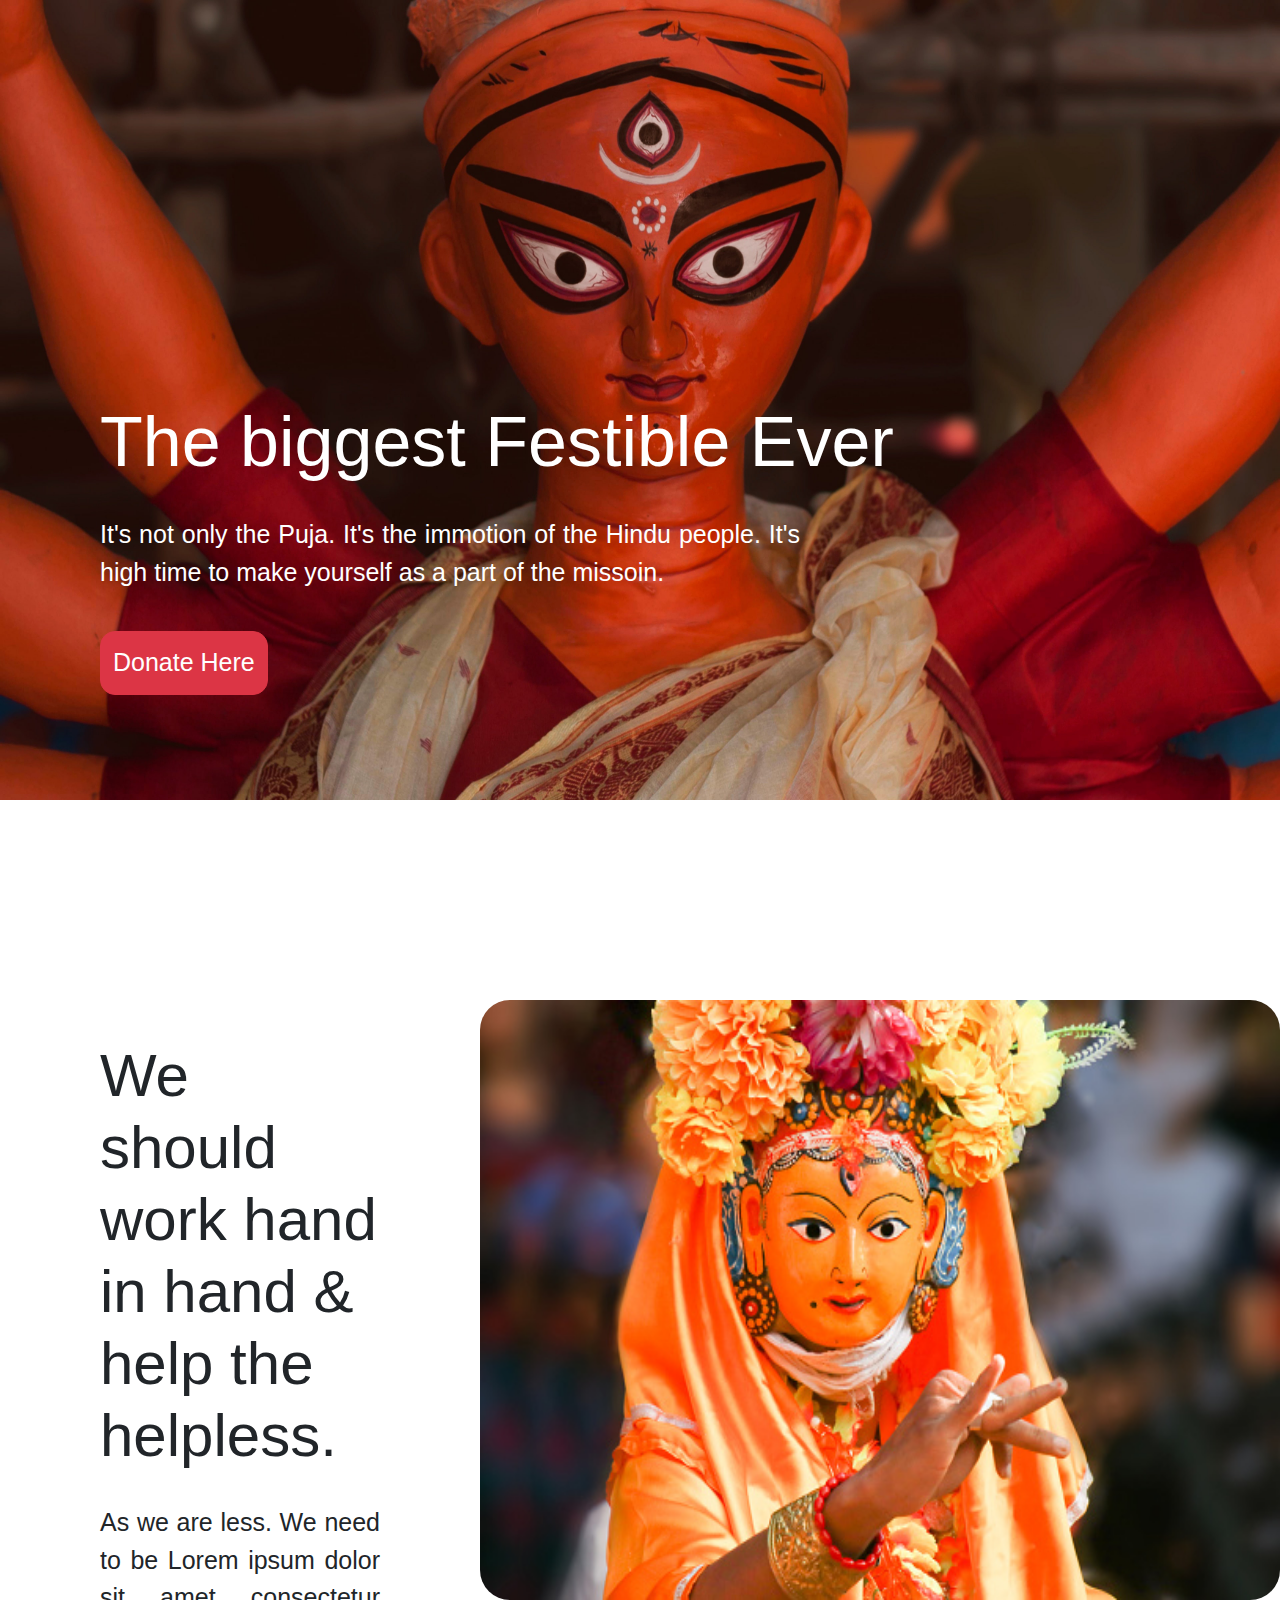
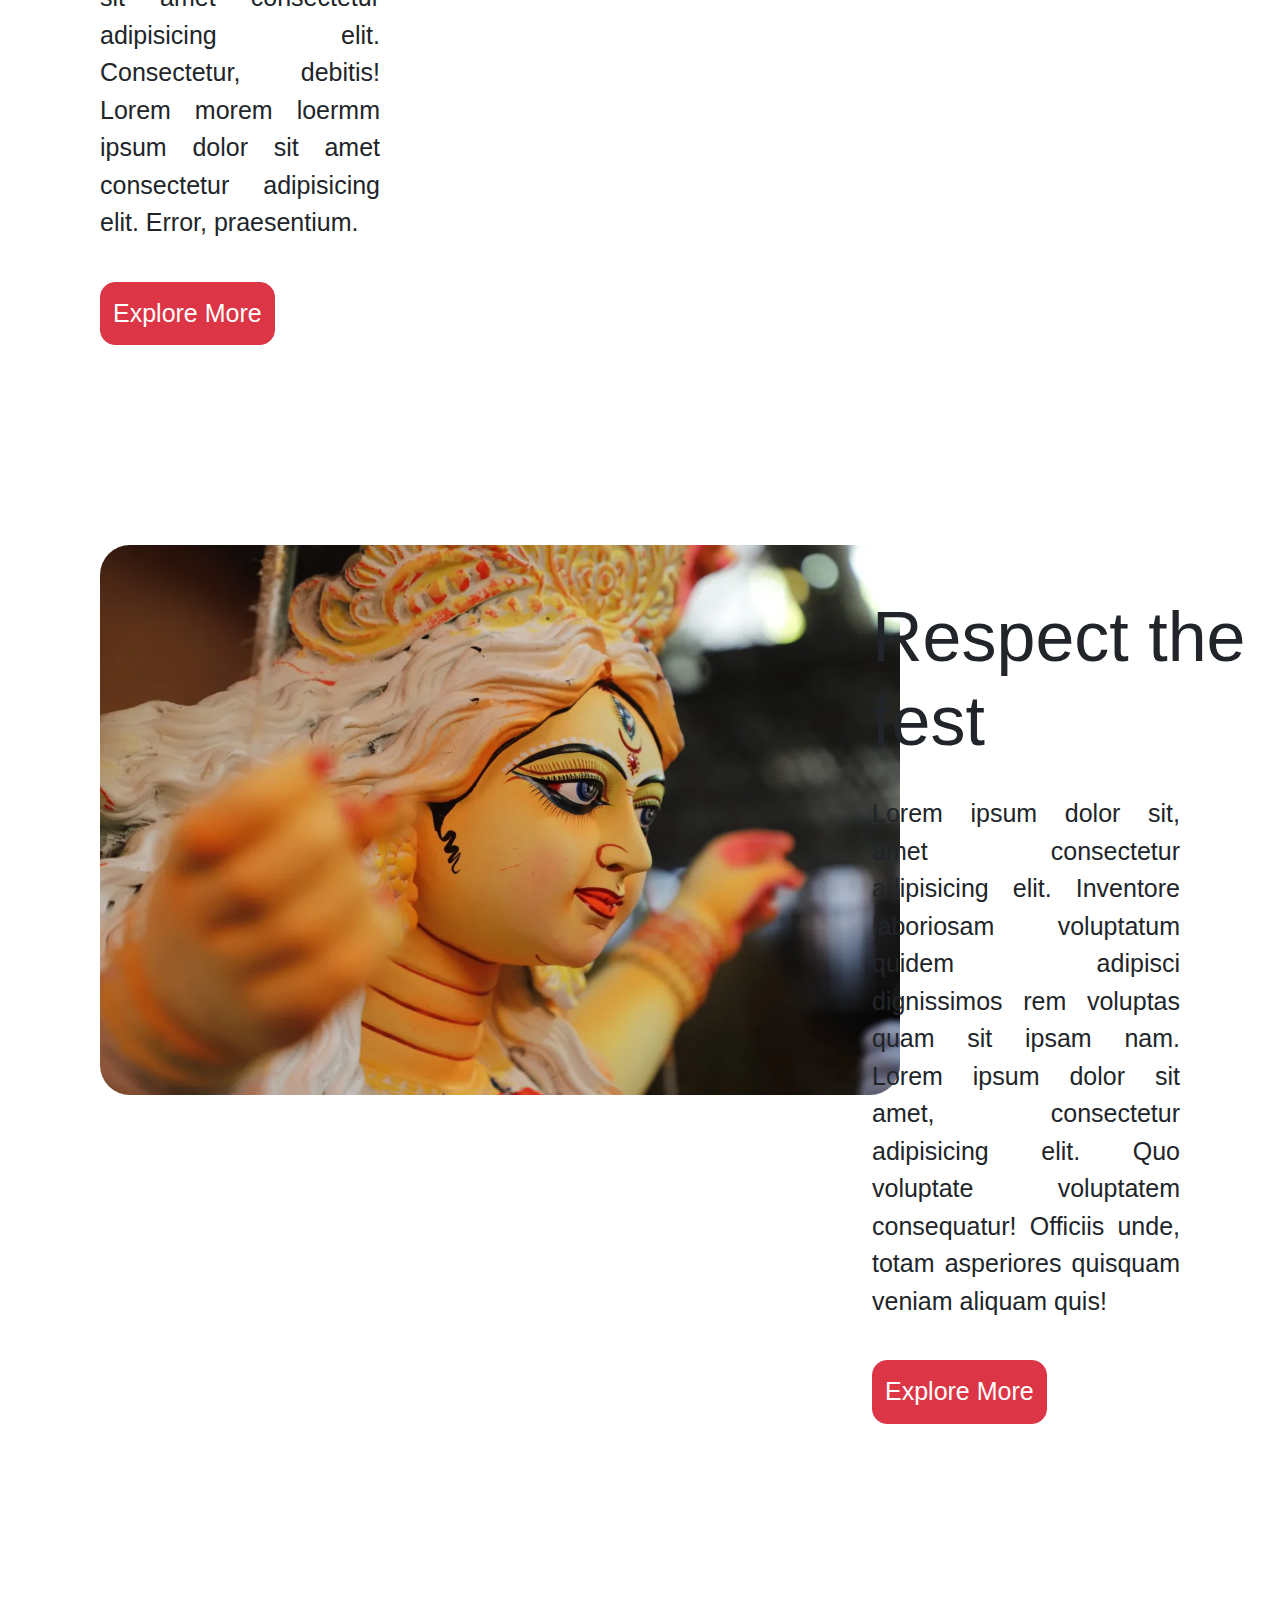
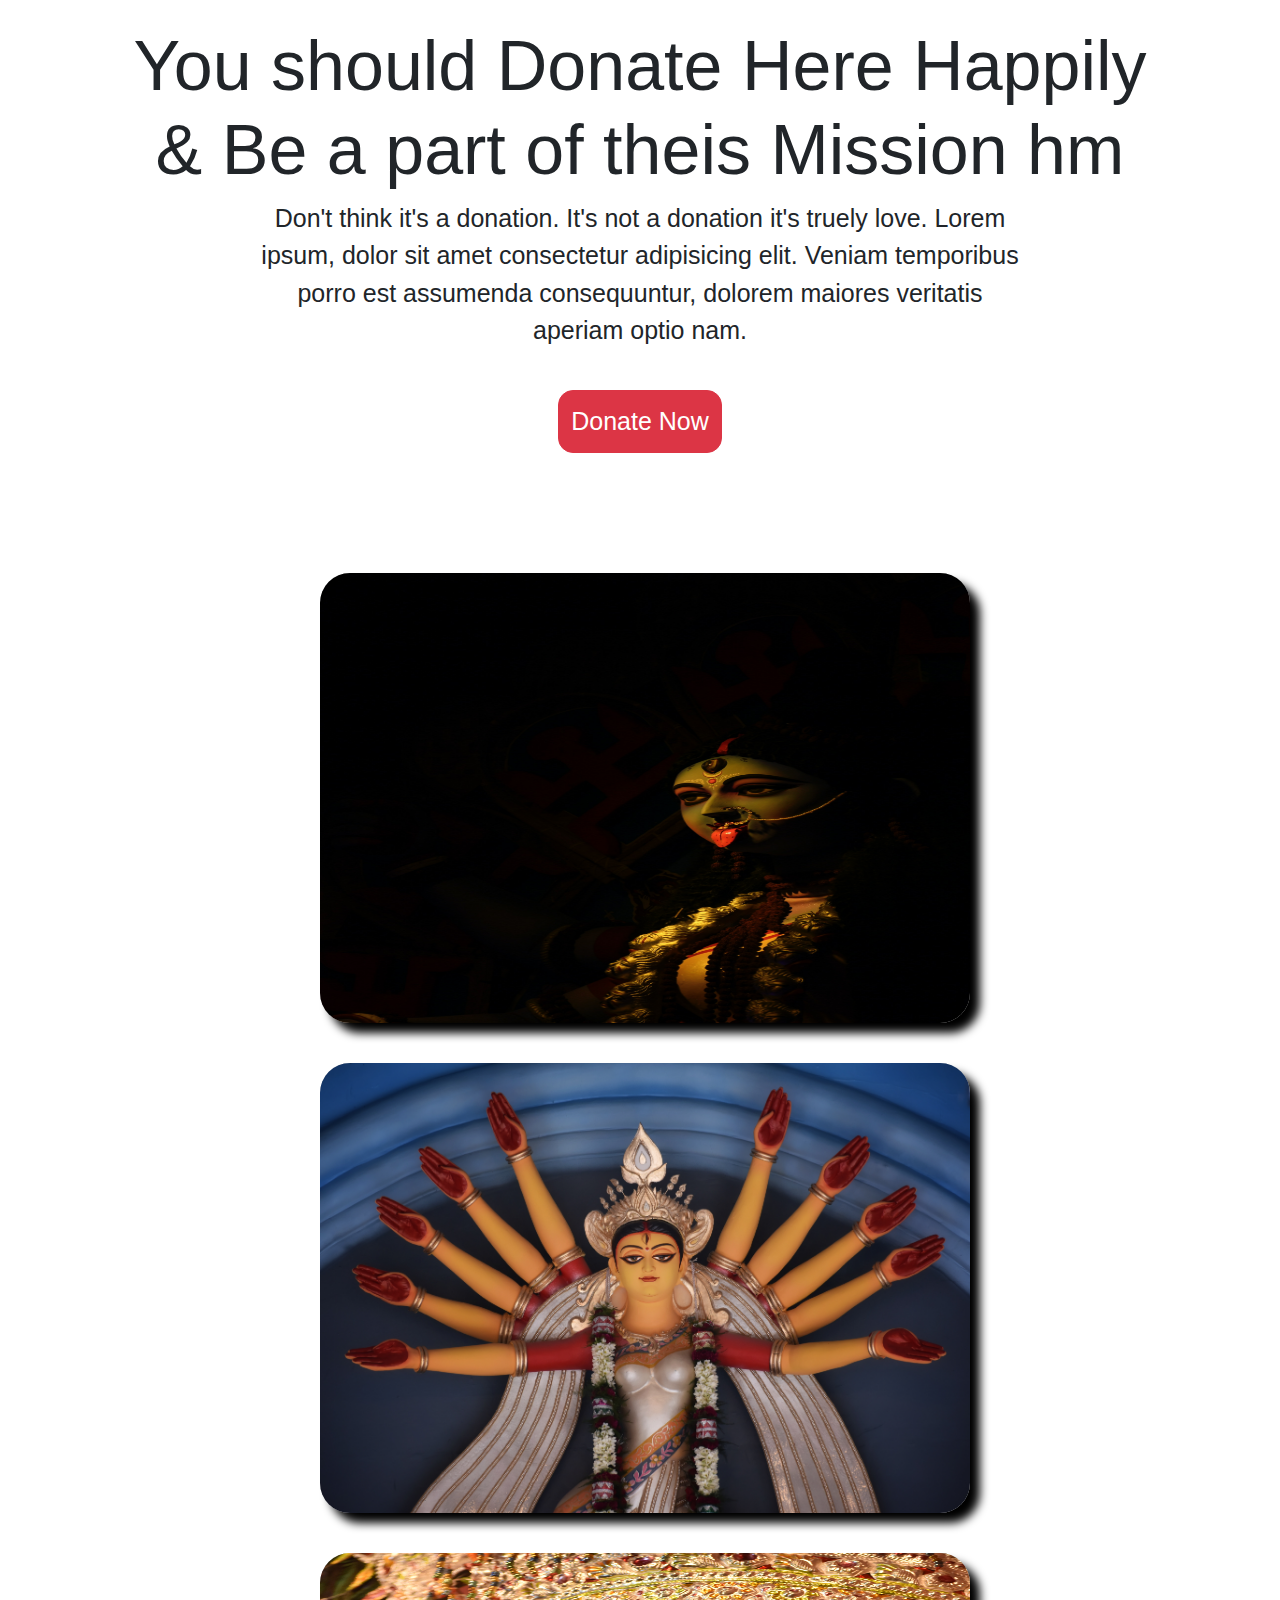
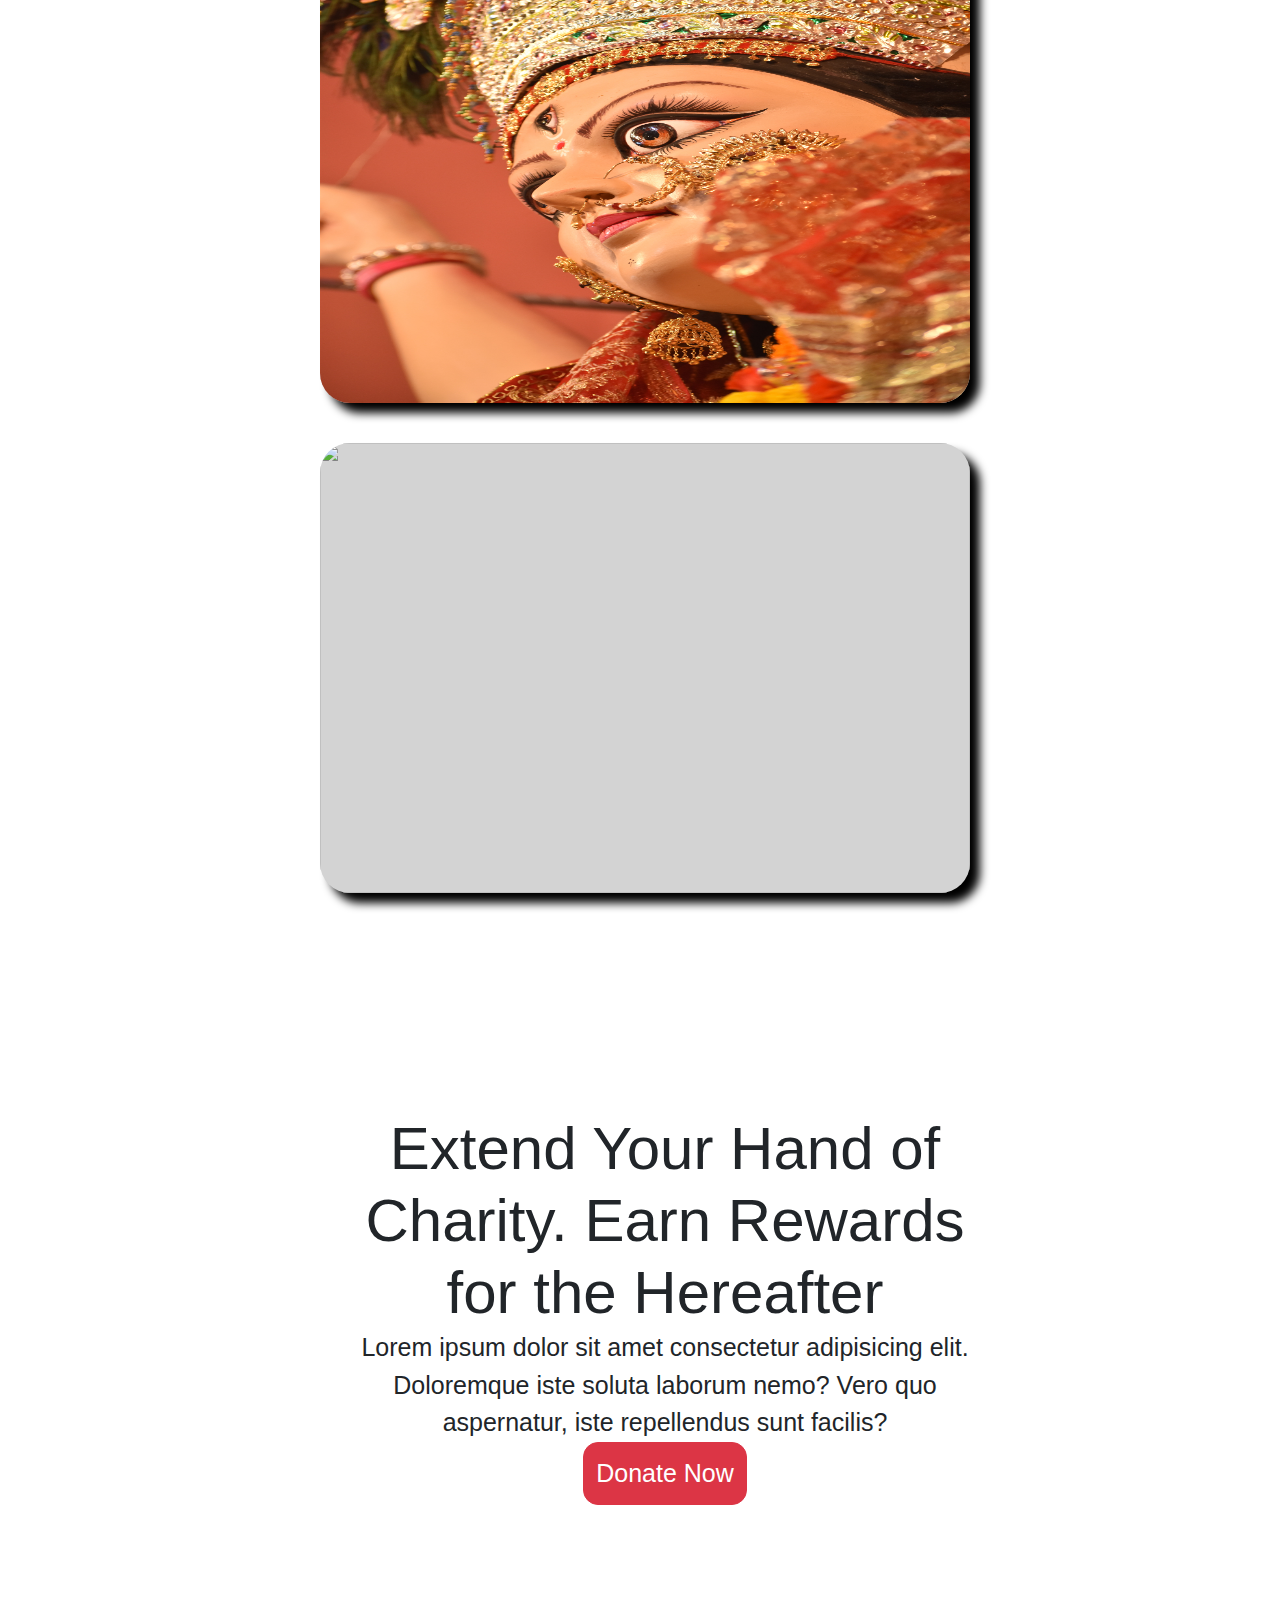
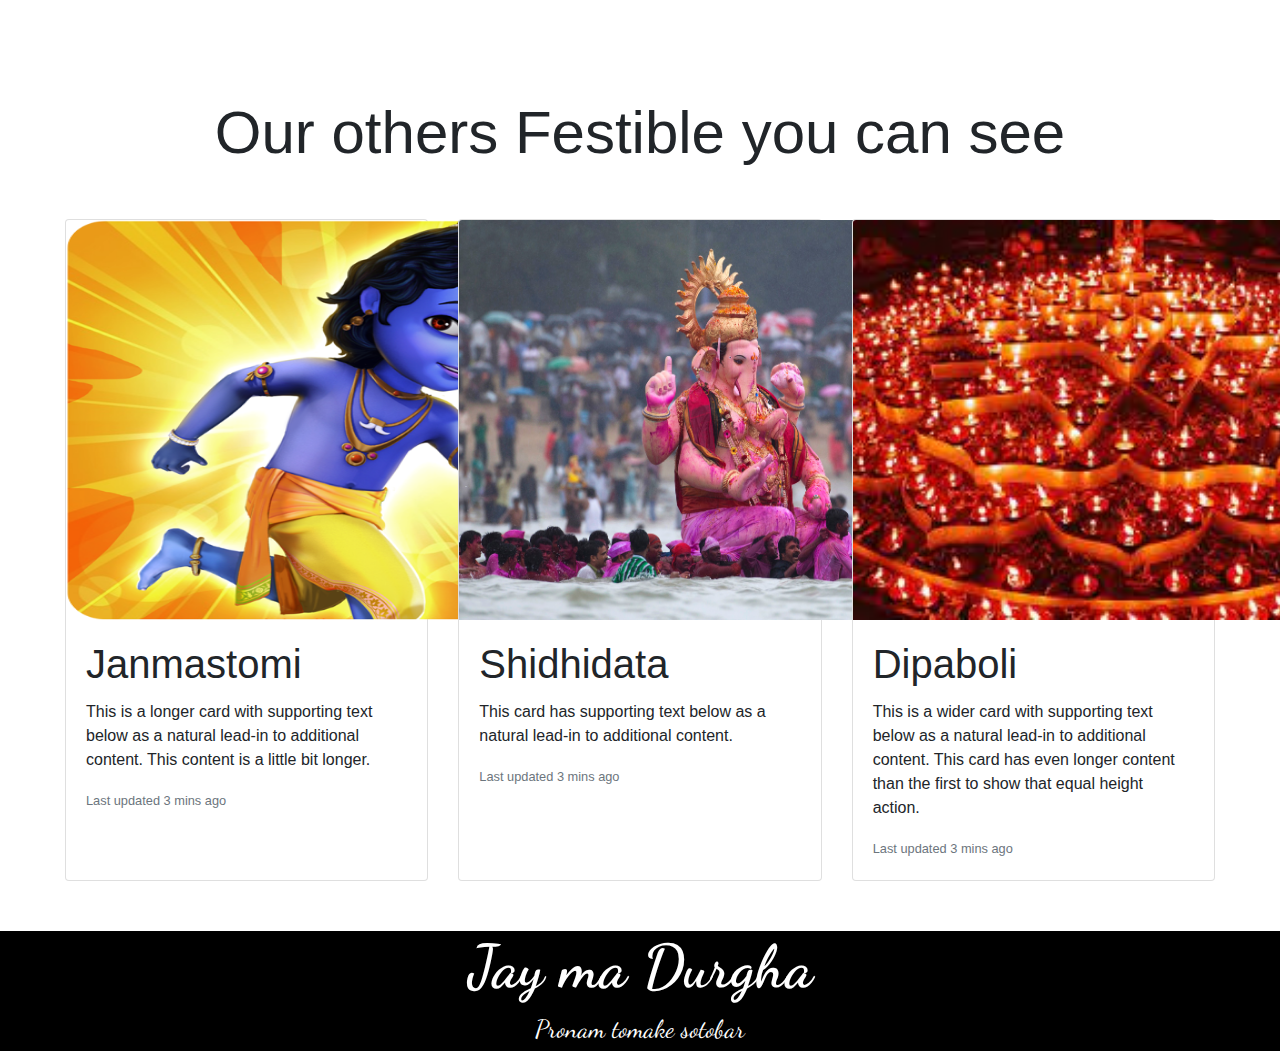
==== update.html @ 60892c4e "first commit" ====
<!doctype html>
<html lang="en">
  <head>
    <meta charset="utf-8">
    <meta name="viewport" content="width=device-width, initial-scale=1">
    <title>jay ma durgha Puja</title>
    <link rel="stylesheet" href="https://cdn.jsdelivr.net/npm/bootstrap@4.0.0/dist/css/bootstrap.min.css" integrity="sha384-Gn5384xqQ1aoWXA+058RXPxPg6fy4IWvTNh0E263XmFcJlSAwiGgFAW/dAiS6JXm" crossorigin="anonymous">

    <link href="https://cdn.jsdelivr.net/npm/bootstrap@5.2.0-beta1/dist/css/bootstrap.min.css" rel="stylesheet" integrity="sha384-0evHe/X+R7YkIZDRvuzKMRqM+OrBnVFBL6DOitfPri4tjfHxaWutUpFmBp4vmVor" crossorigin="anonymous">



    
   <link rel="stylesheet" href="style.css">

   <link rel="preconnect" href="https://fonts.googleapis.com">
<link rel="preconnect" href="https://fonts.gstatic.com" crossorigin>
<link href="https://fonts.googleapis.com/css2?family=Dancing+Script:wght@700&family=Poppins&family=Splash&display=swap" rel="stylesheet">

</head>
  <body>

    

    <section>
        <div class="image">
          
            
            <div class="first">
                <h1 class="f_text">The biggest Festible Ever</h1>
                <br>
                <p class="f_small">
                    It's not only the Puja. It's the immotion of the Hindu people. It's high time to make yourself as a part of the missoin.
                </p>
                <br>
                <button type="button" class="btn btn-danger">Donate Here</button>
            </div>

        </div>
    </section>


   
    <section class="s">
        <div class="second">
          <h1 class="second_text">
             We should work hand in hand & help the helpless.
          </h1><br>
          <p class="second_text_s">
            As we are less. We need to be 
            Lorem ipsum dolor sit amet consectetur adipisicing elit. Consectetur, debitis!
            Lorem morem loermm ipsum dolor sit amet consectetur adipisicing elit. Error, praesentium.
          </p>
          <br>
          <button type="button" class="btn btn-danger">Explore More</button>
        </div>

        <div class="second_image">
             <img class="s_image" src="images/puja1.jpg" alt="">
        </div>
       
    </section>

    <section class="th">

        <div class="third">
           <div class="t_image">

           </div>
        </div>
        <div class="third_text">
           <h1 class="t_big"> Respect the fest</h1>
           <br>
           <p class="t_small">
            Lorem ipsum dolor sit, amet consectetur adipisicing elit. Inventore laboriosam voluptatum quidem adipisci dignissimos rem voluptas quam sit ipsam nam.

            Lorem ipsum dolor sit amet, consectetur adipisicing elit. Quo voluptate voluptatem consequatur! Officiis unde, totam asperiores quisquam veniam aliquam quis!
           </p>
           <br>
           <button type="button" class="btn btn-danger">Explore More </button>
        </div>

    </section>

    <section class="f">

        <div class="four_text">
            <h1 class="f_big">
                You should Donate Here Happily 
                <br>
                & Be a part of theis Mission hm
            </h1>
            <p class="f_sm">
                Don't think it's a donation. It's not a donation it's truely love.
            Lorem ipsum, dolor sit amet consectetur adipisicing elit. Veniam temporibus porro est assumenda consequuntur, dolorem maiores veritatis aperiam optio nam.
            </p>
            <br>
            <button type="button" class="btn btn-danger">Donate Now</button>
            
            
        </div>

    </section>

    <section class="five">

        <div class="five_total">

           
           <img src="images/f1.jpg" alt="" class="ff">
         
           <img src="images/f2.jpg" alt="" class="ff">
           <img src="images/f3.jpg" alt="" class="ff">
           <img src="images/f4.jpg" alt="" class="ff">
          
          
            
        </div>
    </section>

   
     <section class="six">
        <div class="six_body">
            <h1 class="six_big">
                Extend Your Hand of Charity. Earn Rewards for the Hereafter
            </h1>
            <p class="six_small">
                Lorem ipsum dolor sit amet consectetur adipisicing elit. Doloremque iste soluta laborum nemo? Vero quo aspernatur, iste repellendus sunt facilis?
            </p>
            <button type="button" class="btn btn-danger but">Donate Now</button>

            
        </div>

     </section>

     

     <br><br><br><br><br><br><br><br>
        <h1 class="others">
            Our others Festible you can see
        </h1>
     <div class="card-deck">
        <div class="card">
          <img class="card-img-top me" src="images/krishnasm.png" alt="Card image cap">
          <div class="card-body">
            <h1 class="card-title">Janmastomi</h1>
            <p class="card-text">This is a longer card with supporting text below as a natural lead-in to additional content. This content is a little bit longer.</p>
            <p class="card-text"><small class="text-muted">Last updated 3 mins ago</small></p>
          </div>
        </div>
        <div class="card">
          <img class="card-img-top me" src="images/gonesh.jpg" alt="Card image cap">
          <div class="card-body">
            <h1 class="card-title">Shidhidata</h1>
            <p class="card-text">This card has supporting text below as a natural lead-in to additional content.</p>
            <p class="card-text"><small class="text-muted">Last updated 3 mins ago</small></p>
          </div>
        </div>
        <div class="card">
          <img class="card-img-top me" src="images/dipaboli.jpeg" alt="Card image cap">
          <div class="card-body">
            <h1 class="card-title">Dipaboli</h1>
            <p class="card-text">This is a wider card with supporting text below as a natural lead-in to additional content. This card has even longer content than the first to show that equal height action.</p>
            <p class="card-text"><small class="text-muted">Last updated 3 mins ago</small></p>
          </div>
        </div>
      </div>
     

   

    <footer>
        <h2>Jay ma Durgha</h2>
        <p>Pronam tomake sotobar</p>
    </footer>
    <script src="https://cdn.jsdelivr.net/npm/bootstrap@5.2.0-beta1/dist/js/bootstrap.bundle.min.js" integrity="sha384-pprn3073KE6tl6bjs2QrFaJGz5/SUsLqktiwsUTF55Jfv3qYSDhgCecCxMW52nD2" crossorigin="anonymous"></script>
  </body>
</html>
---- style.css ----
.image{
    background-image: url(images/ma.jpg);
    background-size: 100% 100%;
    background-repeat: no-repeat;
    height: 800px;
    position: relative;
}

.first{
    position:absolute;
    top: 50%;
    margin-left: 100px;
}

.f_text{
    color: white;
    font-style: bold;
    font-size: 70px;

}
.f_small{
    color: white;
    font-size: 25px;
    text-align: justify;
    width: 700px;
}
.btn{
    padding: 12px;
    color: white;
    font-size: 25px;
    border-radius: 15px;
}
.s{
    margin-top: 200px;
    display: flex;
    margin-left: 100px;
}
.second{
    
    width: 40%;
    
}
.second_text{
    margin-top: 40px;
    font-size: 60px;
}
.second_text_s{
    font-size: 25px;
    text-align: justify;
}
.second_image{
    margin-left: 100px;
}
.s_image{
    border-radius: 30px;
    width: 800px;
    height: 600px;
}

.th{
    margin-top: 200px;
    display: flex;
    margin-left: 100px;
}
.third{
    width: 40%;
    
    
}
.t_image{
    background-image: url(images/ma1.webp);
    height: 550px;
    background-size: 100% 100%;
    border-radius: 30px;
    width: 800px;

}
.third_text{
    margin-left: 300px;
    
}
.t_big{
    margin-top: 50px;
    font-size: 70px;
}
.t_small{
    font-size: 25px;
    margin-right: 100px;
    text-align: justify;
}

.f{
    margin-top: 200px;
}

.f_big{
    text-align: center;
    font-size: 70px;
}
.f_sm{
    font-size: 25px;
    text-align: center;
    margin-left: 250px;
    margin-right: 250px;
}

.five{
    margin-top: 100px;
    margin-left: 100px;
    
}

.five_total{
    display: flex;
    flex-direction:row;
    flex-wrap: wrap;
    margin:0 200px;
    
  


   
}
.ff{
   
    width: 650px;
    height: 450px;
    background-color: lightgray;
    box-shadow: 10px 10px 10px black;
   
    text-align: center;
    
    margin: 20px 20px;
    border-radius: 30px;

}

.six_body{
    text-align: center;
}
.six{
    margin-top: 200px;
    margin-left: 50px;
}
.six_big{
    font-size: 60px;
    text-align: center;
    margin: 0 300px;
}
.six_small{
    font-size: 25px;
    text-align: center;
    margin: 0 300px;
    
}
.card-deck{
    margin-top: 100px;
    margin: 0 50px;
}

.me{
    width: 567px;
    height: 400px;
}
.but{
    text-align: center;
    margin: 0 auto;
    
}
.others{
    text-align: center;
    font-size: 60px;
    margin-bottom: 50px;
}
.four_text{
    text-align: center;
}

footer{
    background-color: black;
    height: 120px;
    text-align: center;
    color: white;
    font-family: 'Dancing Script', cursive;
}
footer h2{
    margin-top: 50px;
    font-size: 60px;
    font-weight: bold;
}
footer p{
    font-size: 25px;
}
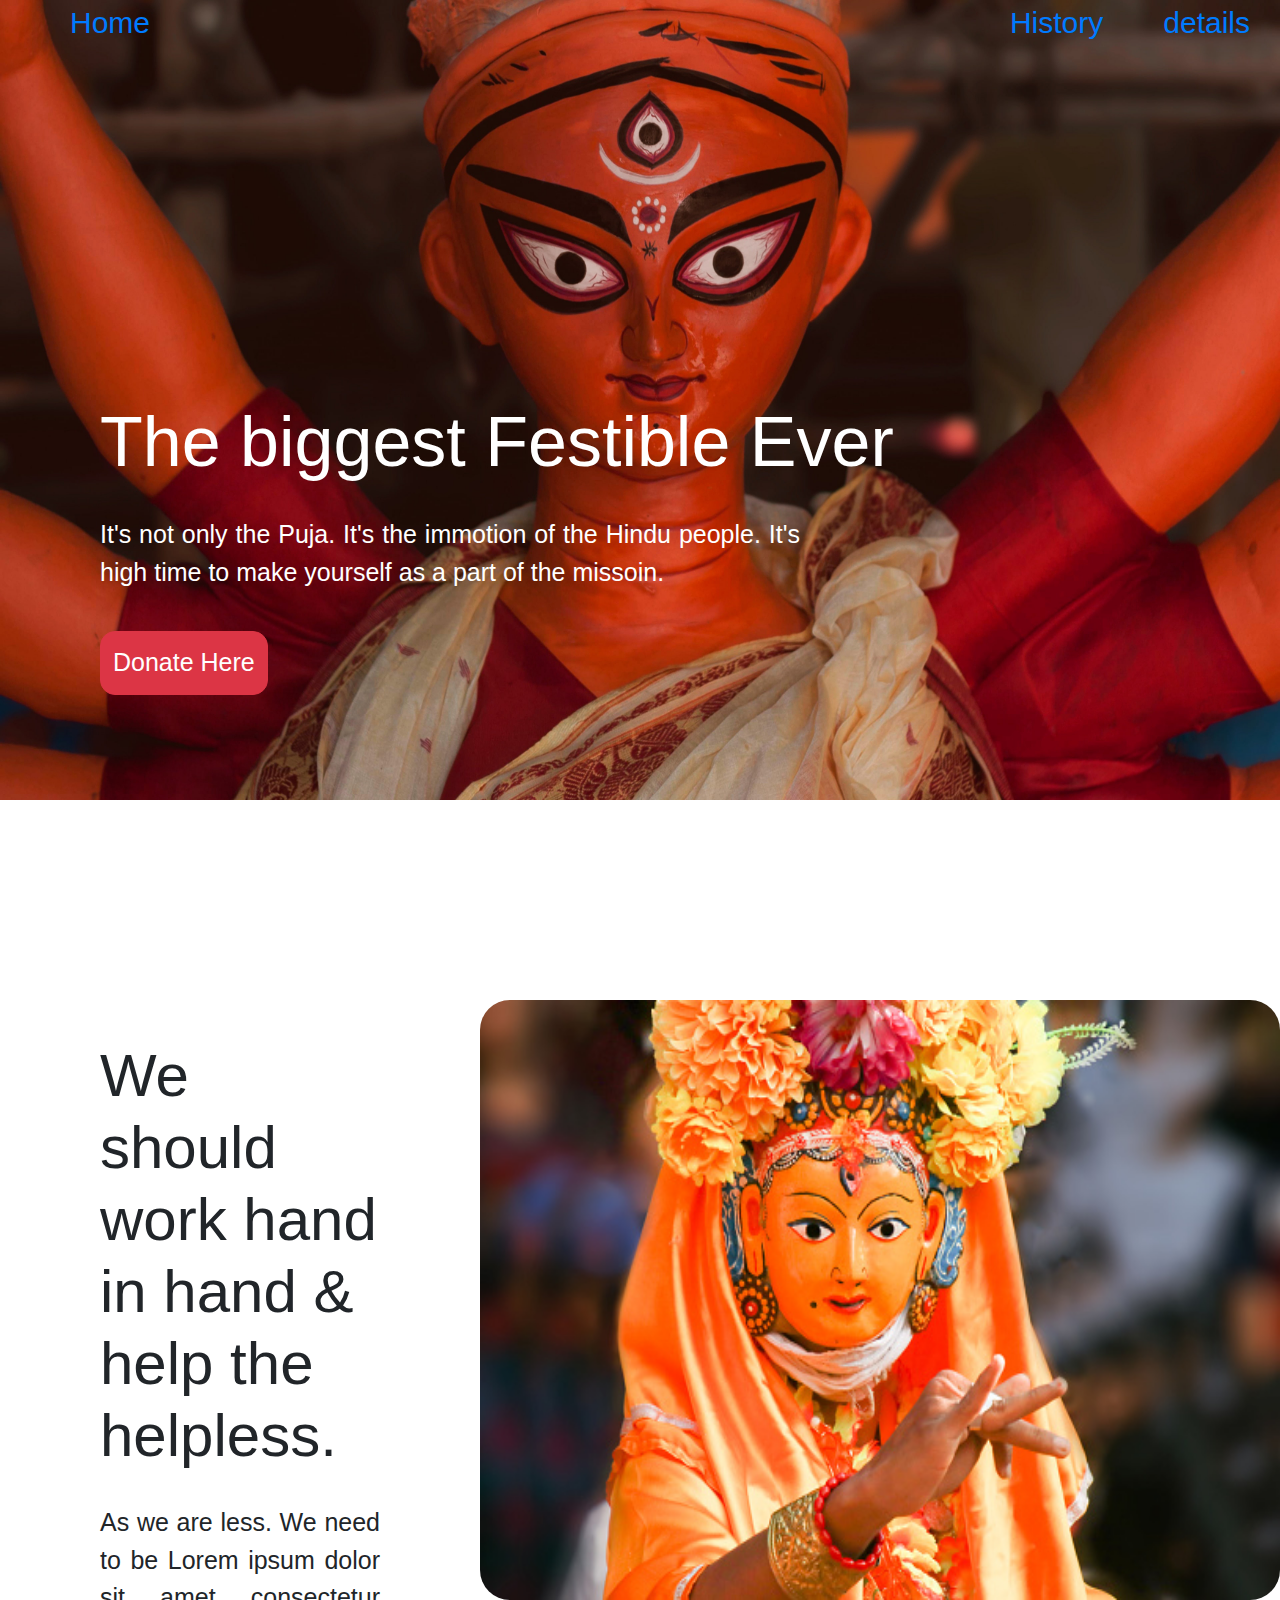
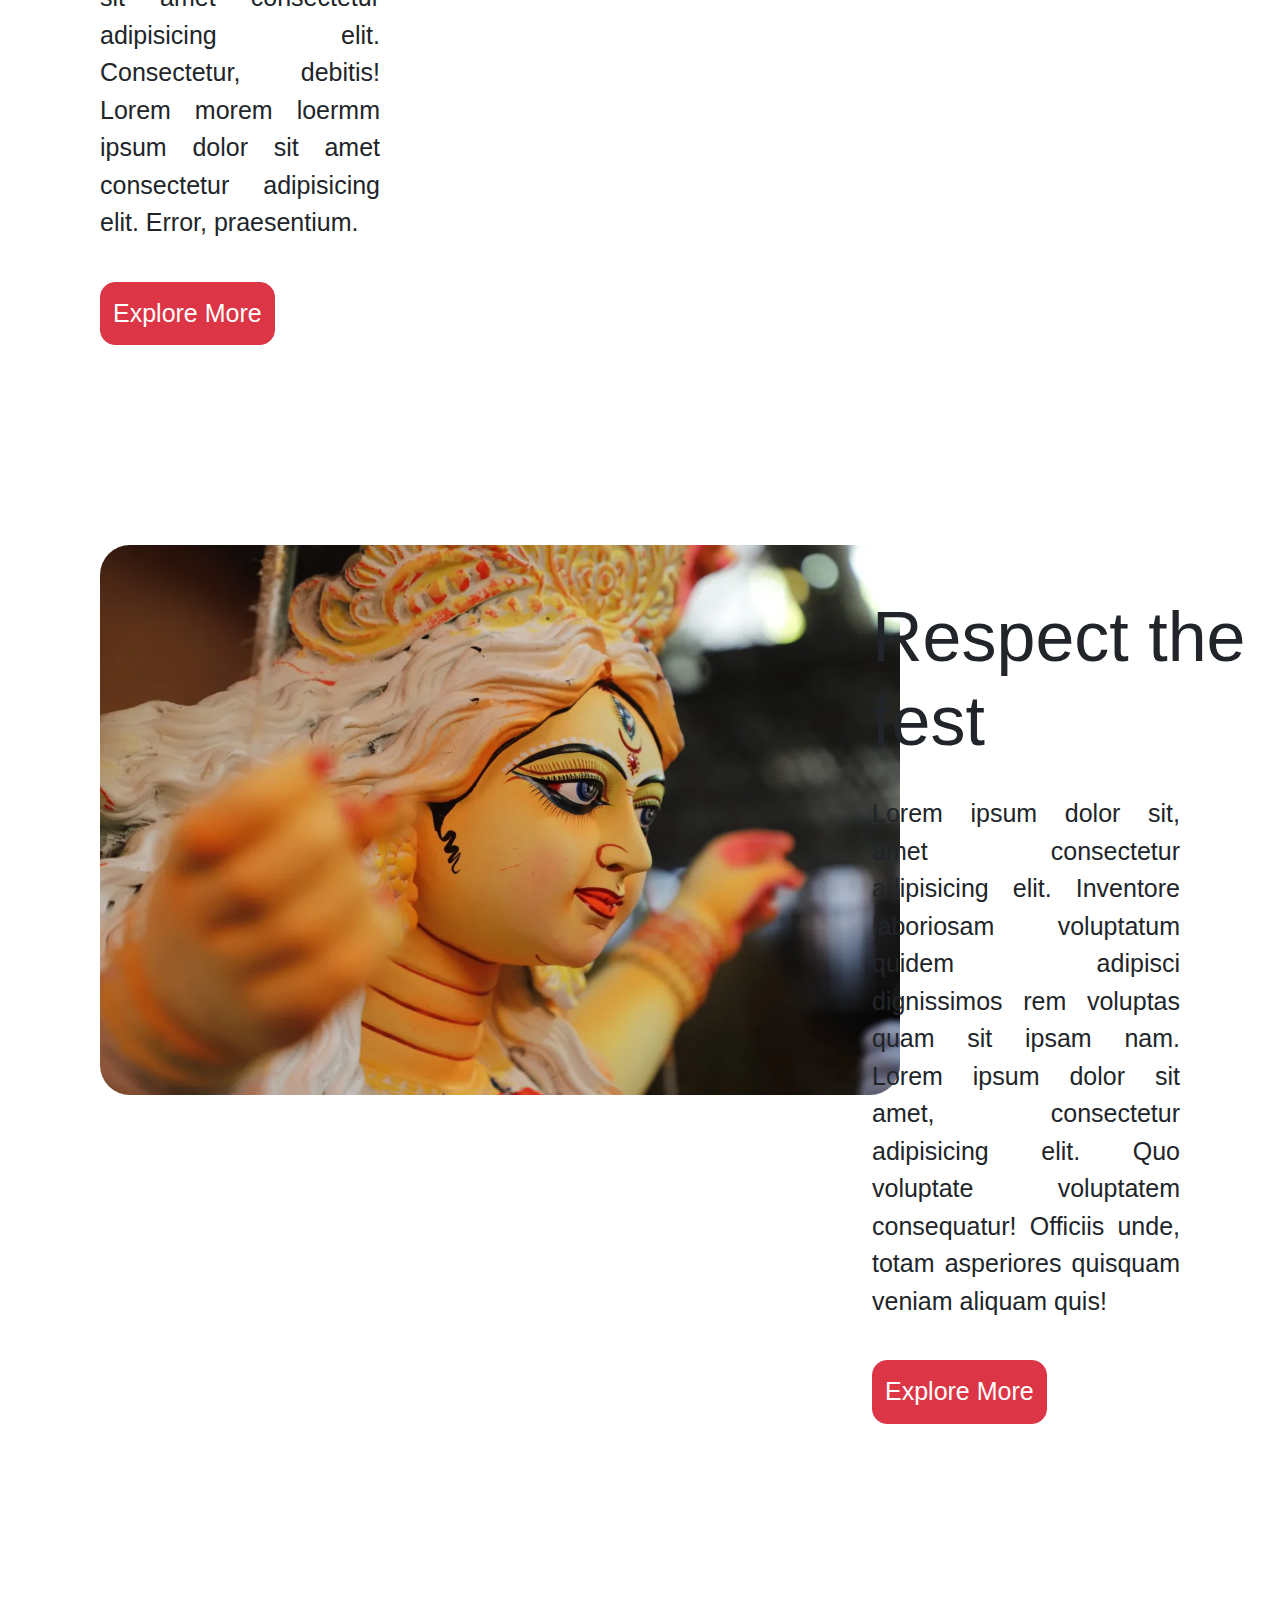
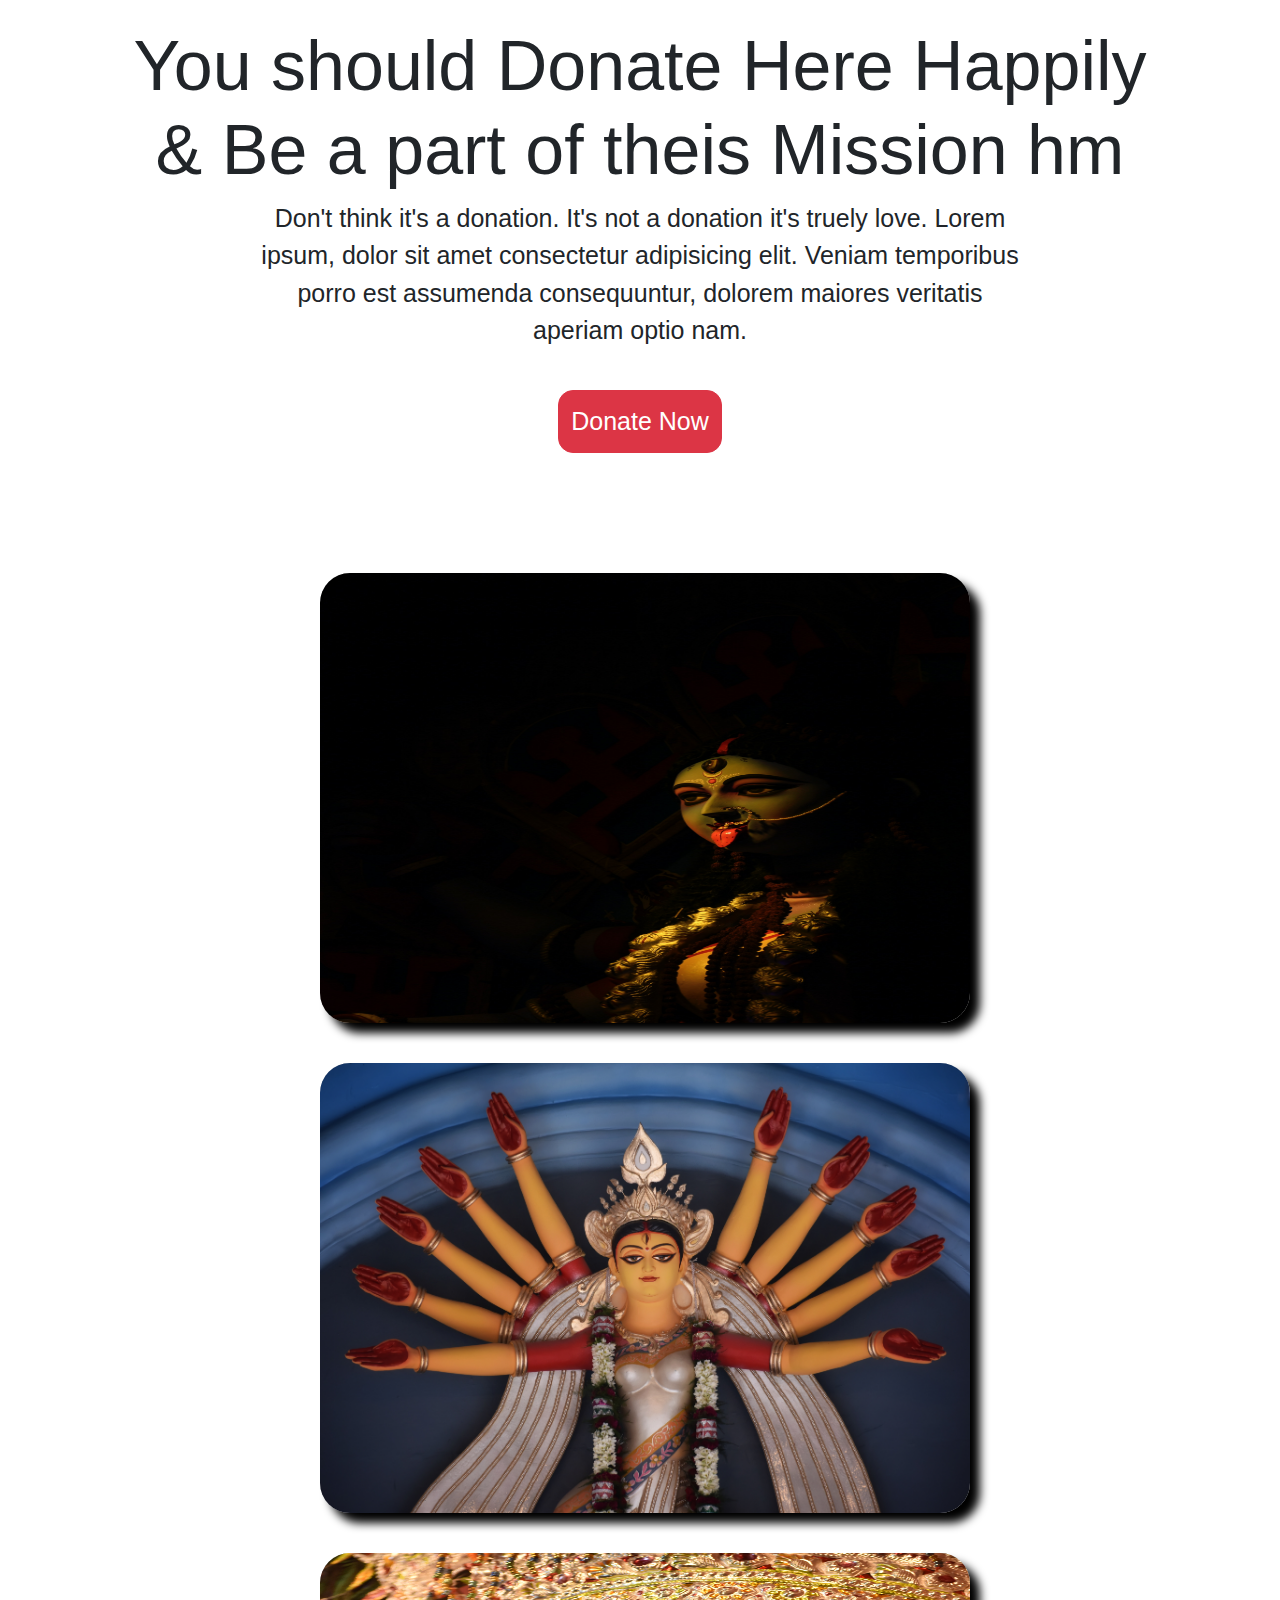
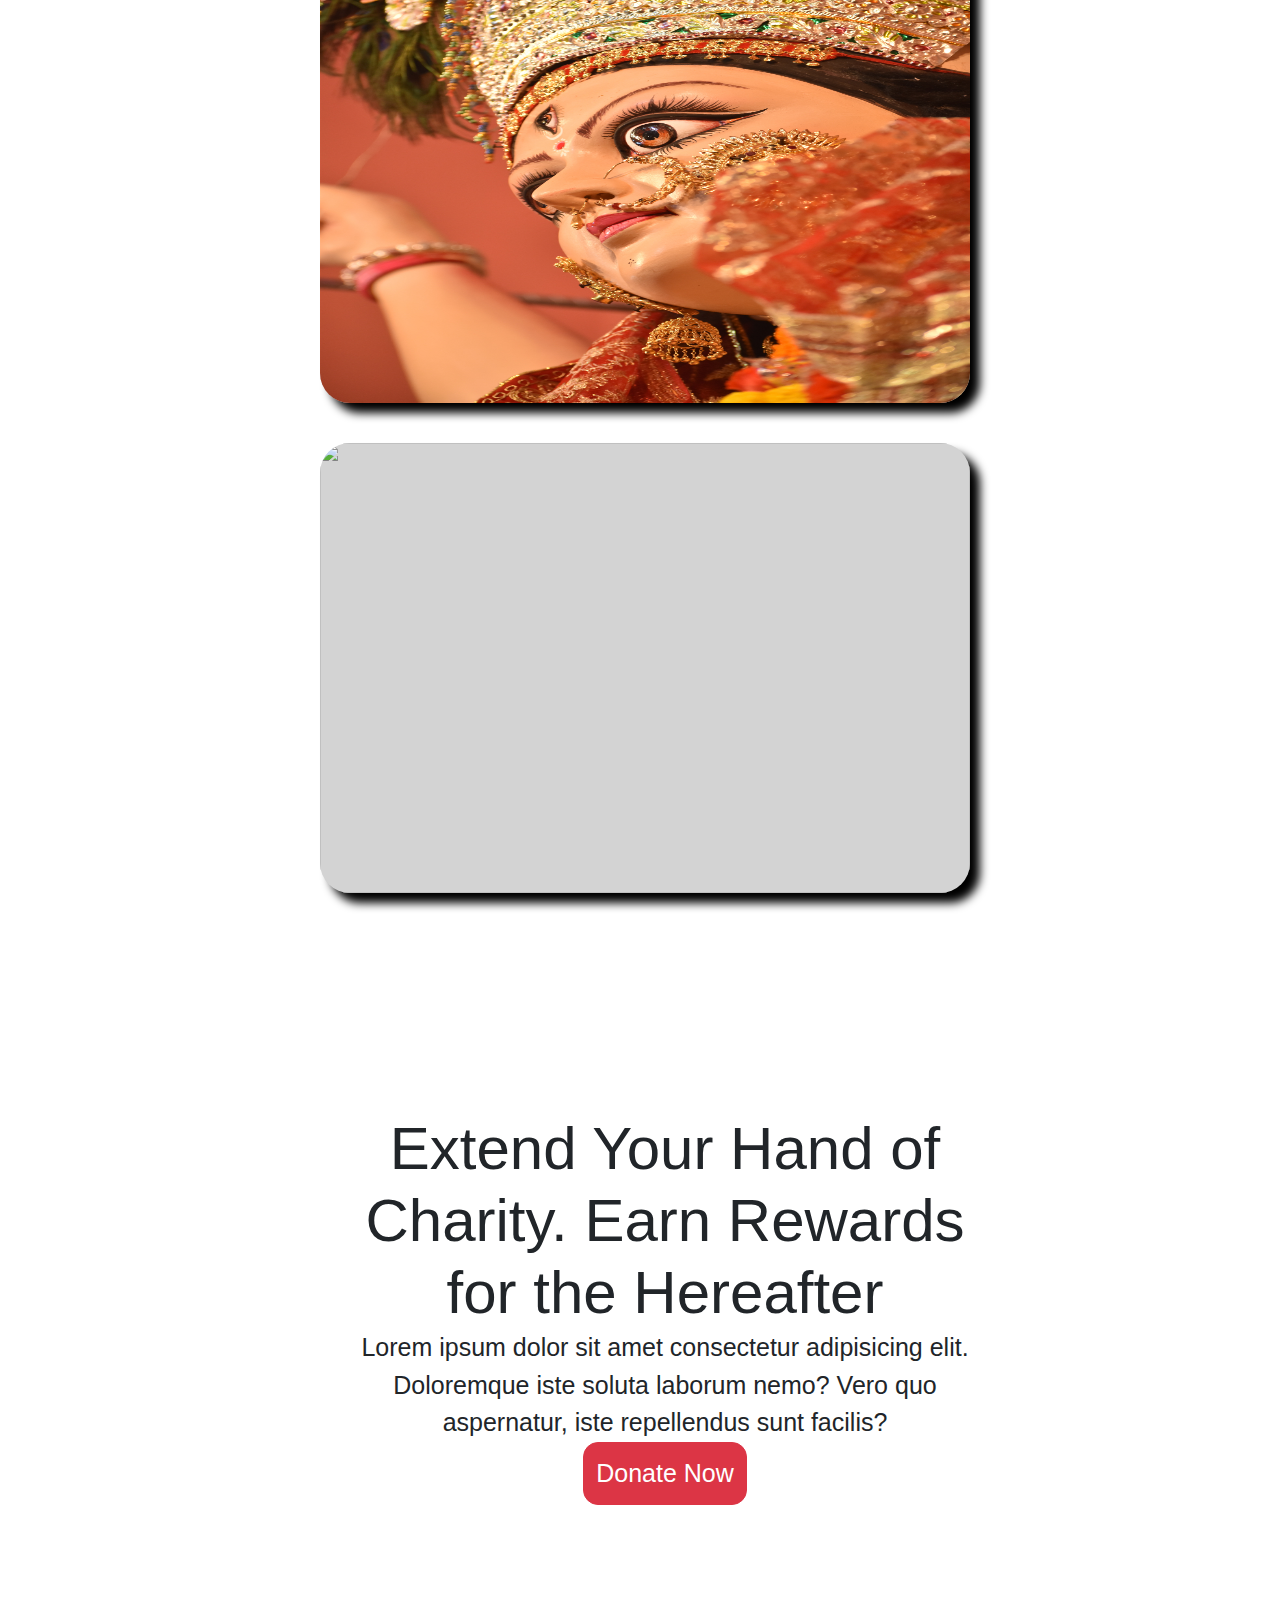
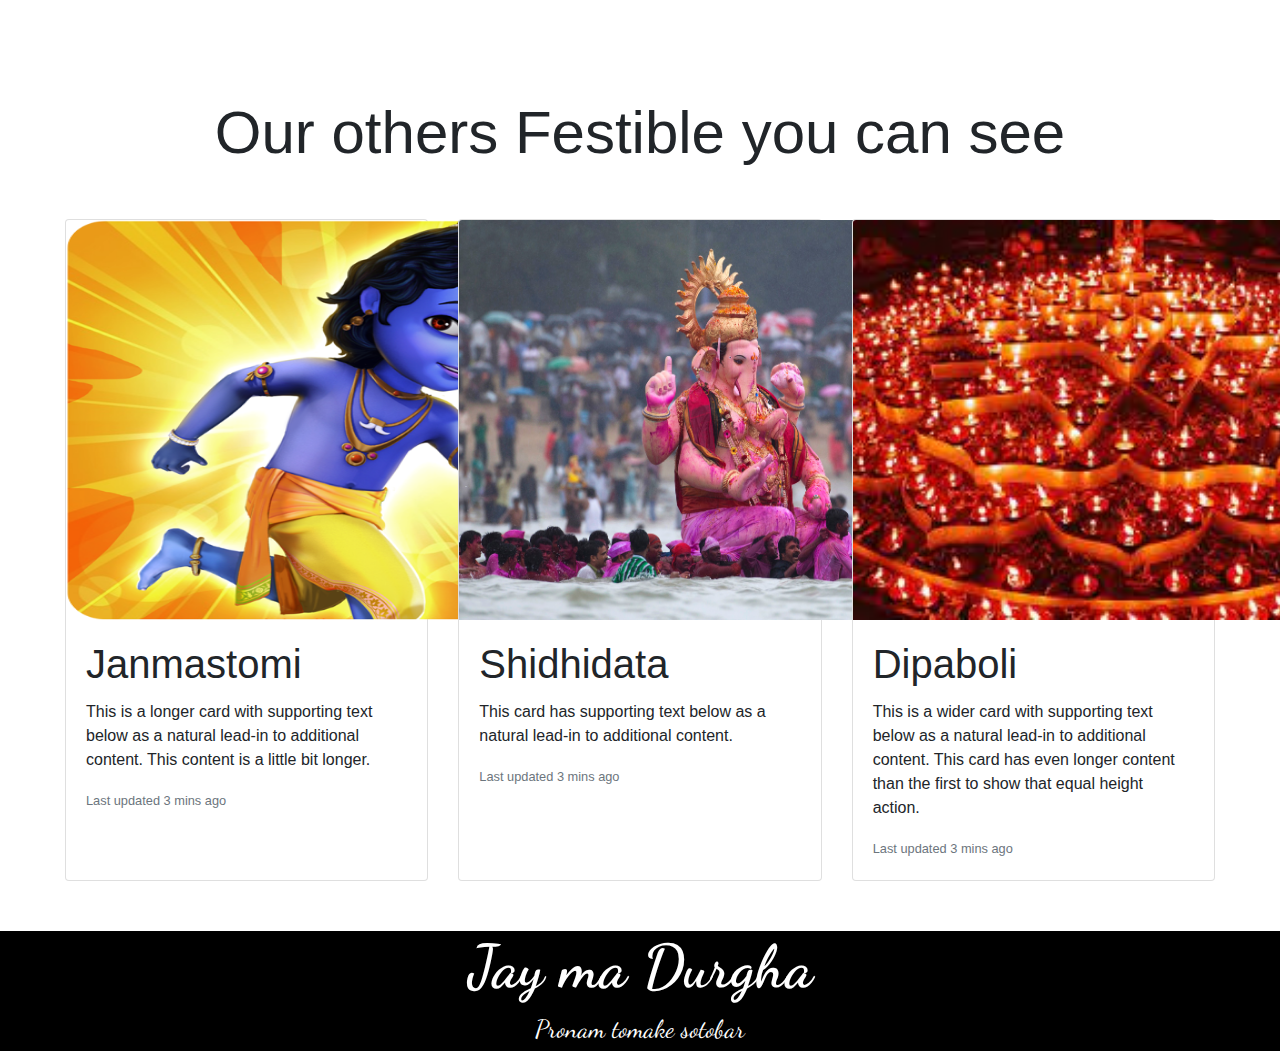
==== commit a6d38e90: "add something" ====
--- a/update.html
+++ b/update.html
@@ -25,6 +25,13 @@
     <section>
         <div class="image">
           
+          <nav>
+            <ul>
+              <li class="x" id="tumi"> <a href="#">Home</li>
+                <li class="x"> <a href="#">History</li>
+                  <li class="x">  <a href="#">details</a></li>
+            </ul>
+          </nav>
             
             <div class="first">
                 <h1 class="f_text">The biggest Festible Ever</h1>
--- a/style.css
+++ b/style.css
@@ -191,4 +191,20 @@
 }
 footer p{
     font-size: 25px;
+}
+
+ul{
+    display: flex;
+    justify-content: end;
+}
+li{
+    
+    font-size: 30px;
+    list-style: none;
+    margin: 0 30px;
+    
+}
+#tumi{
+    display: flex;
+    flex-grow: 7;
 }